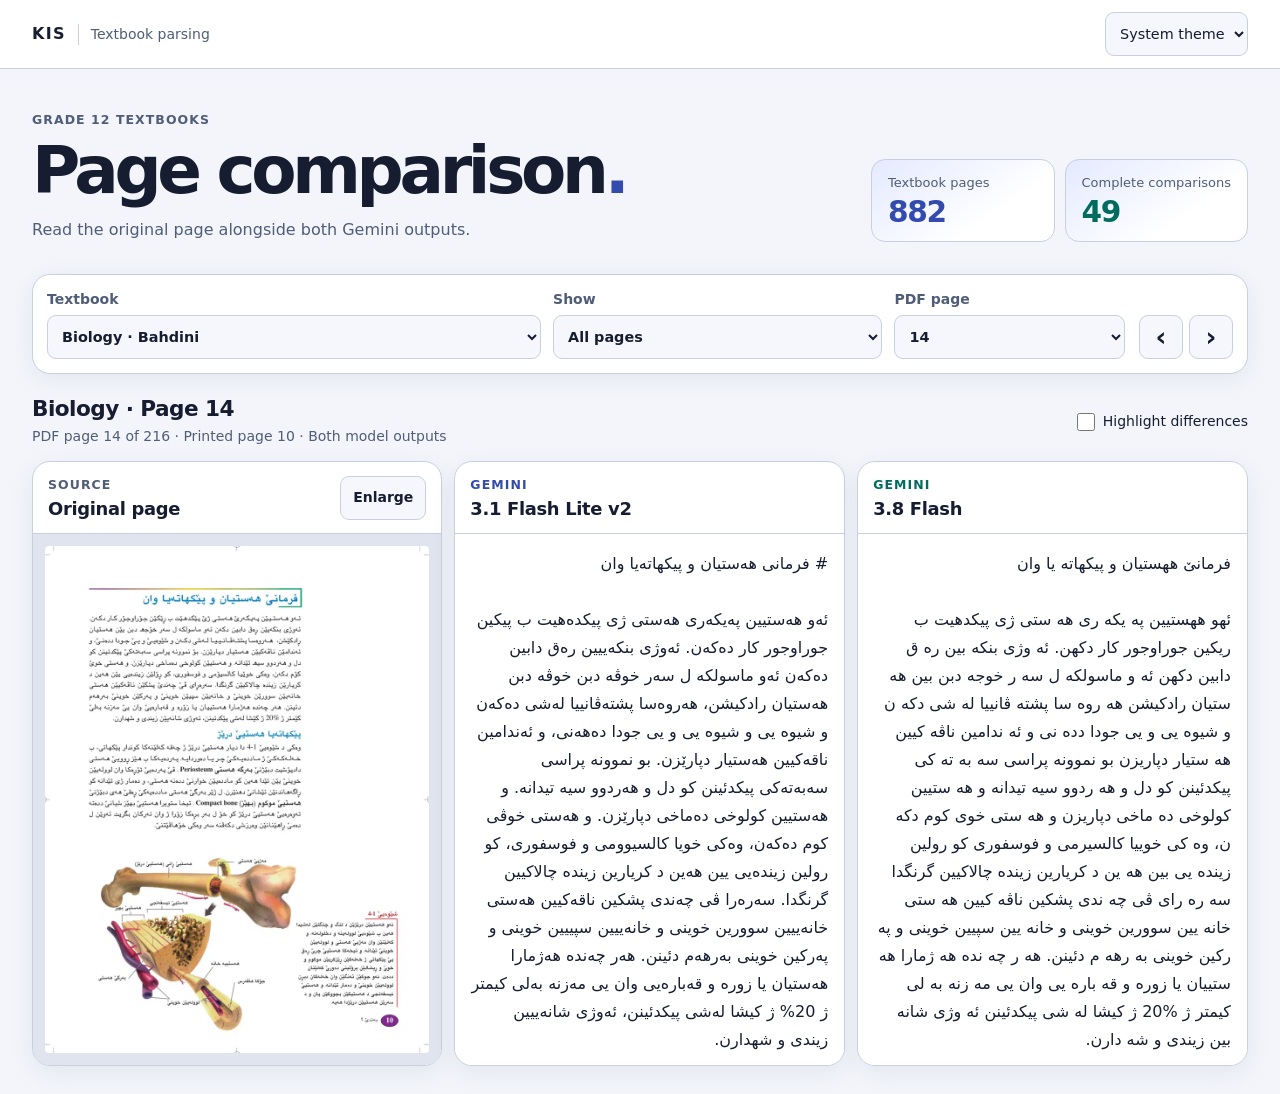
==== docs/index.html @ 7848e69e "Build responsive KIS textbook comparison for all 882 pages" ====
<!doctype html>
<html lang="en">
<head>
  <meta charset="utf-8">
  <meta name="viewport" content="width=device-width, initial-scale=1">
  <meta name="color-scheme" content="dark light">
  <meta name="description" content="Browse Grade 12 textbook scans and compare two Gemini page-parsing runs.">
  <title>KIS · Page comparison</title>
  <link rel="stylesheet" href="style.css">
  <script src="app.js" defer></script>
</head>
<body>
  <a class="skip" href="#workspace">Skip to comparison</a>
  <header class="masthead">
    <div class="shell masthead-inner">
      <div class="brand"><strong>KIS</strong><span>Textbook parsing</span></div>
      <label class="theme">
        <span class="sr-only">Color theme</span>
        <select id="theme"><option value="system">System theme</option><option value="light">Light theme</option><option value="dark">Dark theme</option></select>
      </label>
    </div>
  </header>
  <main class="shell">
    <section class="intro" aria-labelledby="title">
      <div>
        <p class="eyebrow">Grade 12 textbooks</p>
        <h1 id="title">Page comparison<span>.</span></h1>
        <p class="lede">Read the original page alongside both Gemini outputs.</p>
      </div>
      <dl class="overview">
        <div><dt>Textbook pages</dt><dd id="total">—</dd></div>
        <div><dt>Complete comparisons</dt><dd id="paired">—</dd></div>
      </dl>
    </section>

    <section id="workspace" aria-labelledby="page-title">
      <div class="toolbar">
        <div class="fields">
          <label for="book">Textbook<select id="book" disabled></select></label>
          <label for="filter">Show<select id="filter" disabled><option value="all">All pages</option><option value="sampled">Test results</option></select></label>
          <label for="page">PDF page<select id="page" disabled></select></label>
        </div>
        <div class="pagination" aria-label="Page navigation">
          <button id="prev" type="button" aria-label="Previous page" disabled><span aria-hidden="true">‹</span></button>
          <button id="next" type="button" aria-label="Next page" disabled><span aria-hidden="true">›</span></button>
        </div>
      </div>
      <p id="error" role="alert" hidden></p>
      <div class="page-heading">
        <div>
          <h2 id="page-title">Loading comparison…</h2>
          <p id="page-label" aria-live="polite"></p>
        </div>
        <label class="diff-switch"><input id="diff" type="checkbox" disabled> Highlight differences</label>
      </div>

      <div class="phone-controls" role="group" aria-label="Visible panels">
        <button type="button" data-view="scan" aria-pressed="true">Original</button>
        <button type="button" data-view="models" aria-pressed="false">Both outputs</button>
        <button type="button" data-view="left" aria-pressed="false">3.1 v2</button>
        <button type="button" data-view="right" aria-pressed="false">3.8</button>
      </div>
      <div class="panels" id="panels" data-view="scan">
        <article class="panel scan-panel" aria-labelledby="source-title">
          <header><div><p class="panel-label">Source</p><h3 id="source-title">Original page</h3></div><button type="button" id="zoom" disabled>Enlarge</button></header>
          <div class="well scan-well" id="scan-well" tabindex="0" role="region" aria-label="Textbook scan">
            <p id="scan-status" class="empty" role="status">Loading page…</p>
            <img id="scan" alt="" hidden>
          </div>
        </article>
        <article class="panel left-panel" aria-labelledby="left-title">
          <header><div><p class="panel-label">Gemini</p><h3 id="left-title">3.1 Flash Lite v2</h3></div></header>
          <div class="well output" id="left" tabindex="0" role="region" aria-label="Gemini 3.1 Flash Lite v2 output"></div>
        </article>
        <article class="panel right-panel" aria-labelledby="right-title">
          <header><div><p class="panel-label">Gemini</p><h3 id="right-title">3.8 Flash</h3></div></header>
          <div class="well output" id="right" tabindex="0" role="region" aria-label="Gemini 3.8 Flash output"></div>
        </article>
      </div>
    </section>
  </main>
  <dialog aria-labelledby="enlarged-title" id="enlarged">
    <div class="dialog-header"><h2 id="enlarged-title">Original page</h2><div class="dialog-controls"><button type="button" id="magnify" aria-pressed="false">Zoom in</button><form method="dialog"><button type="submit" autofocus>Close</button></form></div></div>
    <div class="dialog-image"><img id="large-scan" alt=""></div>
  </dialog>
</body>
</html>
---- docs/style.css ----
:root {
  color-scheme: dark;
  --bg: #101116;
  --surface: #191b23;
  --well: #12141b;
  --control: #21242f;
  --hover: #2c3140;
  --border: #373c4d;
  --ink: #f4f5fb;
  --muted: #abb2c7;
  --focus: #a9baff;
  --blue: #aebfff;
  --mint: #88e5d4;
  --gold: #f8d598;
  --gold-bg: #544024;
  --scan-bed: #282b35;
  --halo: #2c3355;
  --shadow: #0005;
  --radius: 18px;
  font: 100%/1.5 system-ui, -apple-system, "Segoe UI", sans-serif;
}
:root[data-theme="light"] {
  color-scheme: light;
  --bg: #f3f5fb;
  --surface: #fff;
  --well: #fff;
  --control: #f6f7fc;
  --hover: #e8edf9;
  --border: #c8d0e0;
  --ink: #161d30;
  --muted: #4f5d77;
  --focus: #2c46ad;
  --blue: #334bae;
  --mint: #006c60;
  --gold: #543900;
  --gold-bg: #ffe4a9;
  --scan-bed: #dfe4ee;
  --halo: #e4eaff;
  --shadow: #1d2c4b12;
}
* { box-sizing: border-box; }
[hidden] { display: none !important; }
body { margin: 0; background: var(--bg); color: var(--ink); }
.shell { width: min(100% - 64px, 1512px); margin-inline: auto; }
.masthead { border-bottom: 1px solid var(--border); background: var(--surface); }
.masthead-inner, .brand, .page-heading, .toolbar, .pagination, .dialog-header { display: flex; align-items: center; }
.masthead-inner { justify-content: space-between; gap: 10px; min-height: 68px; }
.brand { gap: 12px; font-size: .875rem; color: var(--muted); }
.brand strong { color: var(--ink); font-size: 1rem; font-weight: 800; letter-spacing: .08em; }
.brand span { padding-inline-start: 12px; border-inline-start: 1px solid var(--border); }
.intro { display: flex; align-items: end; justify-content: space-between; gap: 24px; padding-block: 42px 32px; }
.eyebrow, .panel-label { color: var(--muted); margin: 0; font-size: .78rem; font-weight: 700; letter-spacing: .085em; text-transform: uppercase; }
h1, h2, h3, p { margin: 0; }
h1 { font-size: clamp(2.55rem, 5.15vw, 4.6rem); line-height: 1.04; letter-spacing: -.065em; margin-block: 7px 13px; }
h1 span { color: var(--blue); }
.lede { color: var(--muted); font-size: 1rem; }
.overview { margin: 0; display: grid; grid-template-columns: repeat(2, minmax(0, 1fr)); min-width: 290px; gap: 10px; }
.overview div { background: linear-gradient(145deg, var(--halo), var(--surface) 68%); border: 1px solid var(--border); border-radius: 14px; padding: 13px 16px; }
.overview dt { color: var(--muted); font-size: .8125rem; }
.overview dd { margin: 3px 0 0; color: var(--blue); font-size: 1.85rem; line-height: 1.1; font-weight: 700; letter-spacing: -.045em; font-variant-numeric: tabular-nums; }
.overview div + div dd { color: var(--mint); }
.toolbar { gap: 14px; align-items: end; padding: 14px; background: var(--surface); border: 1px solid var(--border); border-radius: var(--radius); box-shadow: 0 5px 22px var(--shadow); }
.fields { flex: 1; min-width: 0; display: grid; grid-template-columns: 1.5fr 1fr .7fr; gap: 12px; }
.fields label { display: grid; gap: 5px; min-width: 0; color: var(--muted); font-size: .875rem; font-weight: 650; }
button, select { font: inherit; color: var(--ink); background: var(--control); border: 1px solid var(--border); border-radius: 9px; min-height: 44px; cursor: pointer; }
select { width: 100%; padding-inline: 10px 6px; font-size: .9rem; }
button { min-width: 44px; padding: 0 12px; font-size: .875rem; font-weight: 650; }
button:hover:enabled, select:hover:enabled { background: var(--hover); }
button:disabled, select:disabled { cursor: default; opacity: .55; }
:focus-visible { outline: 2px solid var(--focus); outline-offset: 2px; }
.pagination { gap: 6px; }
.pagination span { display: block; font-size: 1.65rem; line-height: 1; }
.page-heading { gap: 12px; flex-wrap: wrap; justify-content: space-between; align-items: center; padding-block: 22px 14px; }
.page-heading h2 { font-size: 1.35rem; line-height: 1.2; letter-spacing: -.025em; }
#page-label { margin-top: 4px; color: var(--muted); font-size: .875rem; }
.diff-switch { display: flex; min-height: 44px; align-items: center; gap: 8px; font-size: .875rem; cursor: pointer; }
.diff-switch:has(:disabled) { color: var(--muted); cursor: default; }
.diff-switch input { width: 18px; height: 18px; margin: 0; accent-color: var(--blue); }
.panels { display: grid; grid-template-columns: 1.05fr 1fr 1fr; align-items: start; gap: 12px; padding-bottom: 28px; }
.panel { min-width: 0; border: 1px solid var(--border); border-radius: var(--radius); background: var(--surface); box-shadow: 0 7px 24px var(--shadow); }
.panel > header { min-height: 72px; display: flex; align-items: center; justify-content: space-between; gap: 8px; padding: 11px 15px; border-bottom: 1px solid var(--border); }
.panel h3 { font-size: clamp(1rem, 1.4vw, 1.2rem); line-height: 1.2; letter-spacing: -.018em; margin-top: 3px; }
.left-panel .panel-label { color: var(--blue); }
.right-panel .panel-label { color: var(--mint); }
.well { height: clamp(385px, 59vh, 900px); overflow: auto; background: var(--well); border-radius: 0 0 calc(var(--radius) - 1px) calc(var(--radius) - 1px); }
.scan-well { background: var(--scan-bed); padding: 12px; }
.scan-well img { display: block; width: 100%; height: auto; border-radius: 4px; }
.output { white-space: pre-wrap; overflow-wrap: anywhere; padding: 16px; font-size: 1rem; line-height: 1.75; }
.empty { white-space: normal; color: var(--muted); font-size: .9375rem; }
mark { color: inherit; background: transparent; }
.show-diff mark { color: var(--gold); background: var(--gold-bg); border-radius: 2px; }
.phone-controls { display: none; }
dialog { padding: 0; max-width: min(92vw, 1030px); max-height: 90dvh; width: 100%; border: 1px solid var(--border); color: var(--ink); background: var(--surface); border-radius: var(--radius); }
dialog::backdrop { background: #000b; }
.dialog-header { position: sticky; top: 0; background: var(--surface); justify-content: space-between; padding: 10px 15px; gap: 10px; }
.dialog-header h2 { font-size: 1rem; }
.dialog-controls { display: flex; align-items: center; gap: 6px; }
.dialog-controls [aria-pressed='true'] { background: var(--hover); border-color: var(--focus); }
.dialog-image { background: var(--scan-bed); padding: 8px; }
.dialog-image img { display: block; width: 100%; height: auto; }
.magnified .dialog-image img { width: 180%; max-width: none; }
#error { color: var(--gold); padding-block: 14px; }
.skip { position: absolute; inset-inline-start: 14px; top: -80px; background: var(--surface); color: var(--ink); padding: 10px; z-index: 3; }
.skip:focus { top: 8px; }
.sr-only { position: absolute; width: 1px; height: 1px; overflow: hidden; clip-path: inset(50%); white-space: nowrap; }
@media (max-width: 850px) {
  .shell { width: min(100% - 32px, 720px); }
  .intro { padding-block: 25px 22px; }
  .toolbar { gap: 8px; }
  .fields { grid-template-columns: 1fr .7fr; gap: 8px; }
  .fields label:first-child { grid-column: 1 / -1; }
  .panels { grid-template-columns: minmax(0, 1fr); }
  .panels article { display: none; }
  .panels[data-view="scan"] .scan-panel,
  .panels[data-view="left"] .left-panel,
  .panels[data-view="right"] .right-panel,
  .panels[data-view="models"] .panel:not(.scan-panel) { display: block; }
  .panels[data-view="models"] { grid-template-columns: repeat(2, minmax(0, 1fr)); }
  .well { height: auto; }
  .phone-controls { display: grid; grid-template-columns: 1fr 1.15fr .85fr .8fr; gap: 3px; background: var(--surface); border: 1px solid var(--border); border-radius: 12px; padding: 3px; margin-block-end: 10px; }
  .phone-controls button { border-color: transparent; background: transparent; padding-inline: 4px; }
  .phone-controls button[aria-pressed="true"] { background: var(--hover); border-color: var(--border); color: var(--ink); }
}
@media (max-width: 580px) {
  .intro { display: grid; gap: 17px; }
  .overview { min-width: 0; }
  .overview div { padding: 9px 12px; }
  .overview dd { font-size: 1.45rem; }
  .masthead-inner { min-height: 58px; }
  .brand { gap: 7px; }
  .brand span { padding-inline-start: 7px; }
  .toolbar { display: grid; grid-template-columns: minmax(0, 1.3fr) minmax(0, .7fr) auto; padding: 9px; }
  .fields { display: contents; }
  .pagination { justify-self: end; }
  .page-heading { padding-block: 15px 8px; gap: 4px 12px; }
  .panels[data-view="models"] { grid-template-columns: minmax(0, 1fr); }
  .panels[data-view="models"] .output { max-height: 48dvh; }
  .panel > header { min-height: 61px; }
}
@media (max-width: 365px) {
  .brand span { display: none; }

}
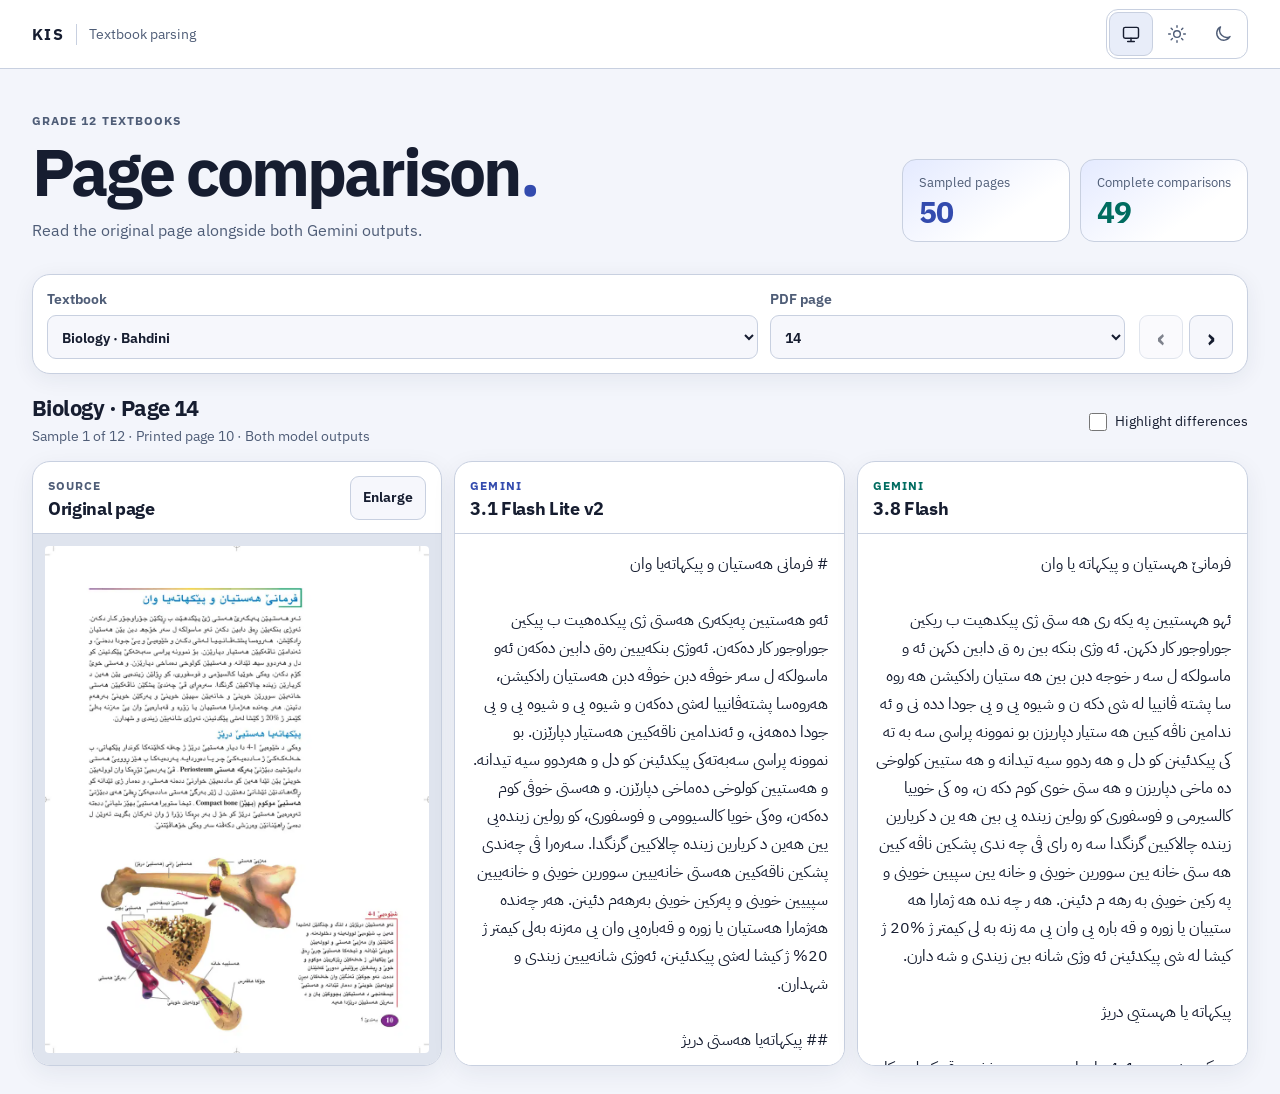
==== commit 8726d859: "Limit comparison to parsed samples and use IBM Plex" ====
--- a/docs/index.html
+++ b/docs/index.html
@@ -4,7 +4,7 @@
   <meta charset="utf-8">
   <meta name="viewport" content="width=device-width, initial-scale=1">
   <meta name="color-scheme" content="dark light">
-  <meta name="description" content="Browse Grade 12 textbook scans and compare two Gemini page-parsing runs.">
+  <meta name="description" content="Browse sampled Grade 12 textbook scans and compare two Gemini page-parsing runs.">
   <title>KIS · Page comparison</title>
   <link rel="stylesheet" href="style.css">
   <script src="app.js" defer></script>
@@ -14,10 +14,17 @@
   <header class="masthead">
     <div class="shell masthead-inner">
       <div class="brand"><strong>KIS</strong><span>Textbook parsing</span></div>
-      <label class="theme">
-        <span class="sr-only">Color theme</span>
-        <select id="theme"><option value="system">System theme</option><option value="light">Light theme</option><option value="dark">Dark theme</option></select>
-      </label>
+      <div id="theme" class="theme" role="group" aria-label="Color theme">
+        <button type="button" data-theme-choice="system" aria-label="System theme" title="System theme" aria-pressed="true">
+          <svg viewBox="0 0 24 24" aria-hidden="true"><rect x="3" y="4" width="18" height="13" rx="2"/><path d="M8 21h8M12 17v4"/></svg>
+        </button>
+        <button type="button" data-theme-choice="light" aria-label="Light theme" title="Light theme" aria-pressed="false">
+          <svg viewBox="0 0 24 24" aria-hidden="true"><circle cx="12" cy="12" r="4"/><path d="M12 2v2m0 16v2M2 12h2m16 0h2M5 5l1.5 1.5m11 11L19 19M19 5l-1.5 1.5m-11 11L5 19"/></svg>
+        </button>
+        <button type="button" data-theme-choice="dark" aria-label="Dark theme" title="Dark theme" aria-pressed="false">
+          <svg viewBox="0 0 24 24" aria-hidden="true"><path d="M20.5 15A8.5 8.5 0 0 1 9 3.5 8.5 8.5 0 1 0 20.5 15Z"/></svg>
+        </button>
+      </div>
     </div>
   </header>
   <main class="shell">
@@ -28,7 +35,7 @@
         <p class="lede">Read the original page alongside both Gemini outputs.</p>
       </div>
       <dl class="overview">
-        <div><dt>Textbook pages</dt><dd id="total">—</dd></div>
+        <div><dt>Sampled pages</dt><dd id="total">—</dd></div>
         <div><dt>Complete comparisons</dt><dd id="paired">—</dd></div>
       </dl>
     </section>
@@ -37,7 +44,6 @@
       <div class="toolbar">
         <div class="fields">
           <label for="book">Textbook<select id="book" disabled></select></label>
-          <label for="filter">Show<select id="filter" disabled><option value="all">All pages</option><option value="sampled">Test results</option></select></label>
           <label for="page">PDF page<select id="page" disabled></select></label>
         </div>
         <div class="pagination" aria-label="Page navigation">
--- a/docs/style.css
+++ b/docs/style.css
@@ -1,3 +1,15 @@
+@font-face {
+  font-family: "IBM Plex Sans";
+  src: url("fonts/IBMPlexSans-Latin.woff2") format("woff2");
+  font-weight: 100 700;
+  font-display: swap;
+}
+@font-face {
+  font-family: "IBM Plex Sans Arabic";
+  src: url("fonts/IBMPlexSansArabic-Regular.ttf") format("truetype");
+  font-weight: 400;
+  font-display: swap;
+}
 :root {
   color-scheme: dark;
   --bg: #101116;
@@ -17,7 +29,7 @@
   --halo: #2c3355;
   --shadow: #0005;
   --radius: 18px;
-  font: 100%/1.5 system-ui, -apple-system, "Segoe UI", sans-serif;
+  font: 100%/1.5 "IBM Plex Sans", "IBM Plex Sans Arabic", system-ui, sans-serif;
 }
 :root[data-theme="light"] {
   color-scheme: light;
@@ -46,12 +58,16 @@
 .masthead-inner, .brand, .page-heading, .toolbar, .pagination, .dialog-header { display: flex; align-items: center; }
 .masthead-inner { justify-content: space-between; gap: 10px; min-height: 68px; }
 .brand { gap: 12px; font-size: .875rem; color: var(--muted); }
-.brand strong { color: var(--ink); font-size: 1rem; font-weight: 800; letter-spacing: .08em; }
+.brand strong { color: var(--ink); font-size: 1rem; font-weight: 700; letter-spacing: .08em; }
+.theme { display: flex; flex: none; gap: 2px; padding: 2px; border: 1px solid var(--border); border-radius: 12px; background: var(--well); }
+.theme button { display: grid; place-items: center; padding: 0; background: transparent; border-color: transparent; color: var(--muted); }
+.theme button[aria-pressed="true"] { background: var(--hover); border-color: var(--border); color: var(--ink); }
+.theme svg { width: 20px; height: 20px; fill: none; stroke: currentColor; stroke-width: 1.7; stroke-linecap: round; stroke-linejoin: round; }
 .brand span { padding-inline-start: 12px; border-inline-start: 1px solid var(--border); }
 .intro { display: flex; align-items: end; justify-content: space-between; gap: 24px; padding-block: 42px 32px; }
 .eyebrow, .panel-label { color: var(--muted); margin: 0; font-size: .78rem; font-weight: 700; letter-spacing: .085em; text-transform: uppercase; }
 h1, h2, h3, p { margin: 0; }
-h1 { font-size: clamp(2.55rem, 5.15vw, 4.6rem); line-height: 1.04; letter-spacing: -.065em; margin-block: 7px 13px; }
+h1 { font-size: clamp(2.55rem, 5.15vw, 4.6rem); line-height: 1.04; letter-spacing: -.045em; margin-block: 7px 13px; }
 h1 span { color: var(--blue); }
 .lede { color: var(--muted); font-size: 1rem; }
 .overview { margin: 0; display: grid; grid-template-columns: repeat(2, minmax(0, 1fr)); min-width: 290px; gap: 10px; }
@@ -60,7 +76,7 @@
 .overview dd { margin: 3px 0 0; color: var(--blue); font-size: 1.85rem; line-height: 1.1; font-weight: 700; letter-spacing: -.045em; font-variant-numeric: tabular-nums; }
 .overview div + div dd { color: var(--mint); }
 .toolbar { gap: 14px; align-items: end; padding: 14px; background: var(--surface); border: 1px solid var(--border); border-radius: var(--radius); box-shadow: 0 5px 22px var(--shadow); }
-.fields { flex: 1; min-width: 0; display: grid; grid-template-columns: 1.5fr 1fr .7fr; gap: 12px; }
+.fields { flex: 1; min-width: 0; display: grid; grid-template-columns: minmax(0, 2fr) minmax(0, 1fr); gap: 12px; }
 .fields label { display: grid; gap: 5px; min-width: 0; color: var(--muted); font-size: .875rem; font-weight: 650; }
 button, select { font: inherit; color: var(--ink); background: var(--control); border: 1px solid var(--border); border-radius: 9px; min-height: 44px; cursor: pointer; }
 select { width: 100%; padding-inline: 10px 6px; font-size: .9rem; }
@@ -85,6 +101,7 @@
 .well { height: clamp(385px, 59vh, 900px); overflow: auto; background: var(--well); border-radius: 0 0 calc(var(--radius) - 1px) calc(var(--radius) - 1px); }
 .scan-well { background: var(--scan-bed); padding: 12px; }
 .scan-well img { display: block; width: 100%; height: auto; border-radius: 4px; }
+.output[dir="rtl"] { font-family: "IBM Plex Sans Arabic", "IBM Plex Sans", system-ui, sans-serif; }
 .output { white-space: pre-wrap; overflow-wrap: anywhere; padding: 16px; font-size: 1rem; line-height: 1.75; }
 .empty { white-space: normal; color: var(--muted); font-size: .9375rem; }
 mark { color: inherit; background: transparent; }
@@ -102,13 +119,12 @@
 #error { color: var(--gold); padding-block: 14px; }
 .skip { position: absolute; inset-inline-start: 14px; top: -80px; background: var(--surface); color: var(--ink); padding: 10px; z-index: 3; }
 .skip:focus { top: 8px; }
-.sr-only { position: absolute; width: 1px; height: 1px; overflow: hidden; clip-path: inset(50%); white-space: nowrap; }
 @media (max-width: 850px) {
   .shell { width: min(100% - 32px, 720px); }
   .intro { padding-block: 25px 22px; }
   .toolbar { gap: 8px; }
   .fields { grid-template-columns: 1fr .7fr; gap: 8px; }
-  .fields label:first-child { grid-column: 1 / -1; }
+
   .panels { grid-template-columns: minmax(0, 1fr); }
   .panels article { display: none; }
   .panels[data-view="scan"] .scan-panel,
@@ -129,8 +145,10 @@
   .masthead-inner { min-height: 58px; }
   .brand { gap: 7px; }
   .brand span { padding-inline-start: 7px; }
-  .toolbar { display: grid; grid-template-columns: minmax(0, 1.3fr) minmax(0, .7fr) auto; padding: 9px; }
+  .toolbar { display: grid; grid-template-columns: minmax(0, 1fr) minmax(66px, .45fr) auto; padding: 9px; }
   .fields { display: contents; }
+  .fields label:first-child { grid-column: 1 / -1; }
+  .fields label:last-child { grid-column: 1 / span 2; }
   .pagination { justify-self: end; }
   .page-heading { padding-block: 15px 8px; gap: 4px 12px; }
   .panels[data-view="models"] { grid-template-columns: minmax(0, 1fr); }
@@ -139,5 +157,4 @@
 }
 @media (max-width: 365px) {
   .brand span { display: none; }
-
 }
